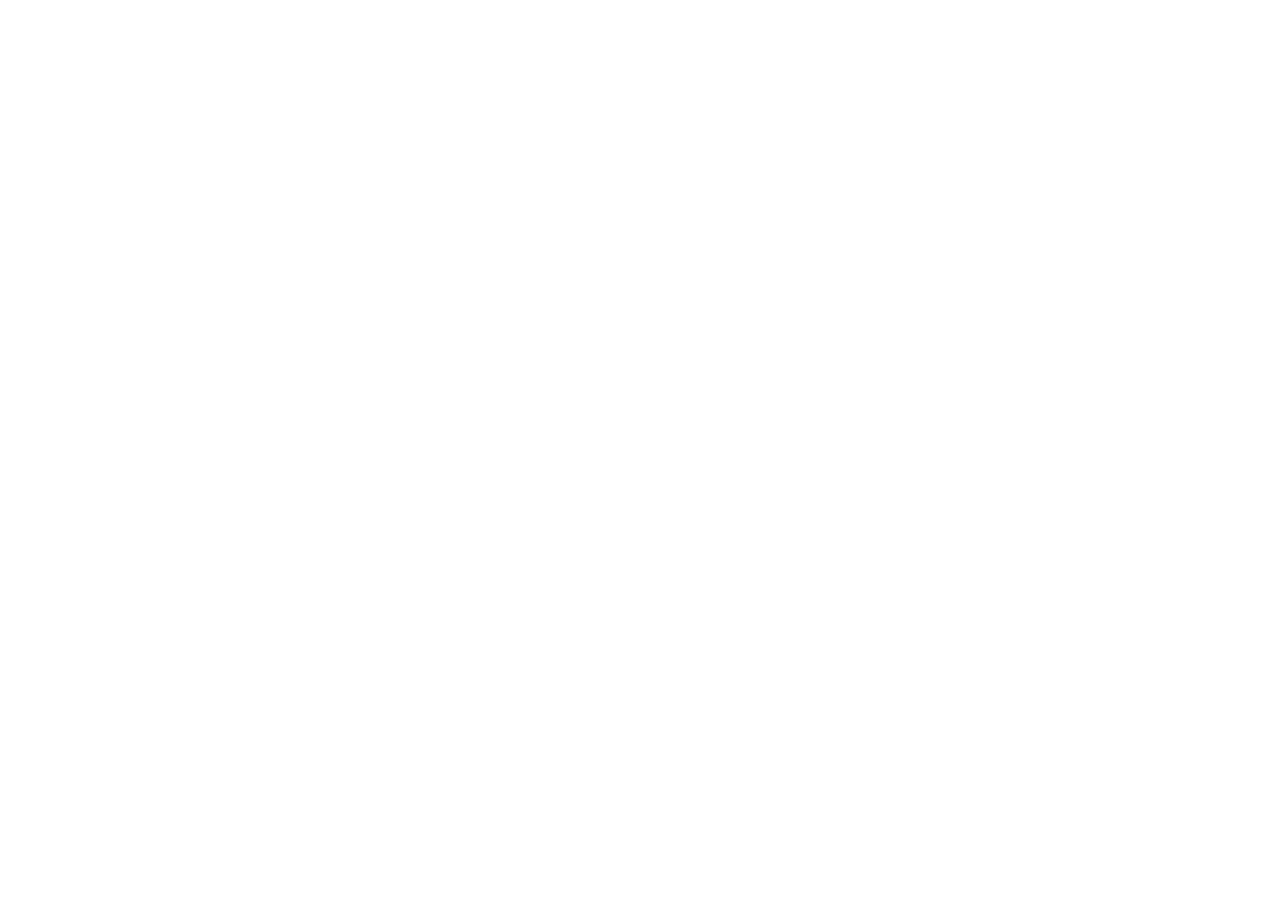
==== index.html @ 79e1bd0c "setup file" ====
<!DOCTYPE html>
<html lang="en">
<head>
    <meta charset="UTF-8">
    <meta http-equiv="X-UA-Compatible" content="IE=edge">
    <meta name="viewport" content="width=device-width, initial-scale=1.0">
    <title>Document</title>
</head>
<body>
    
</body>
</html>
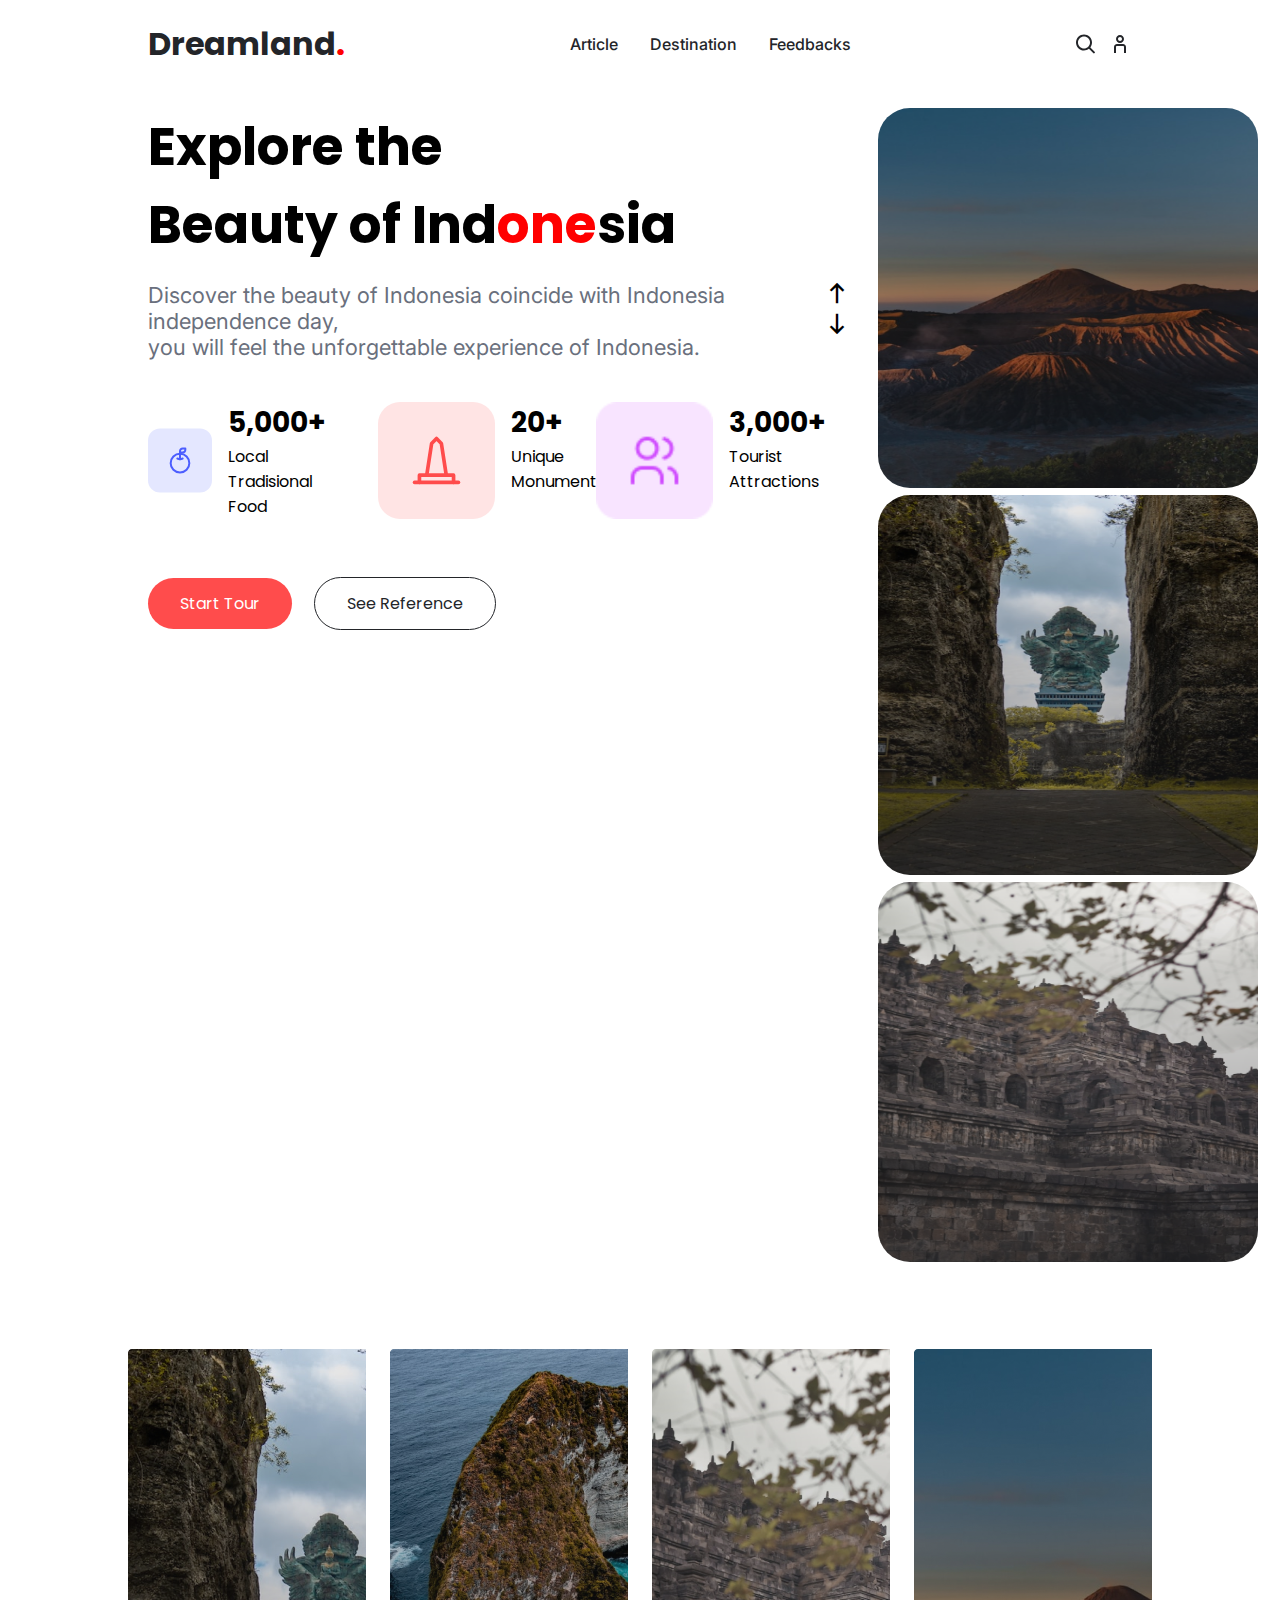
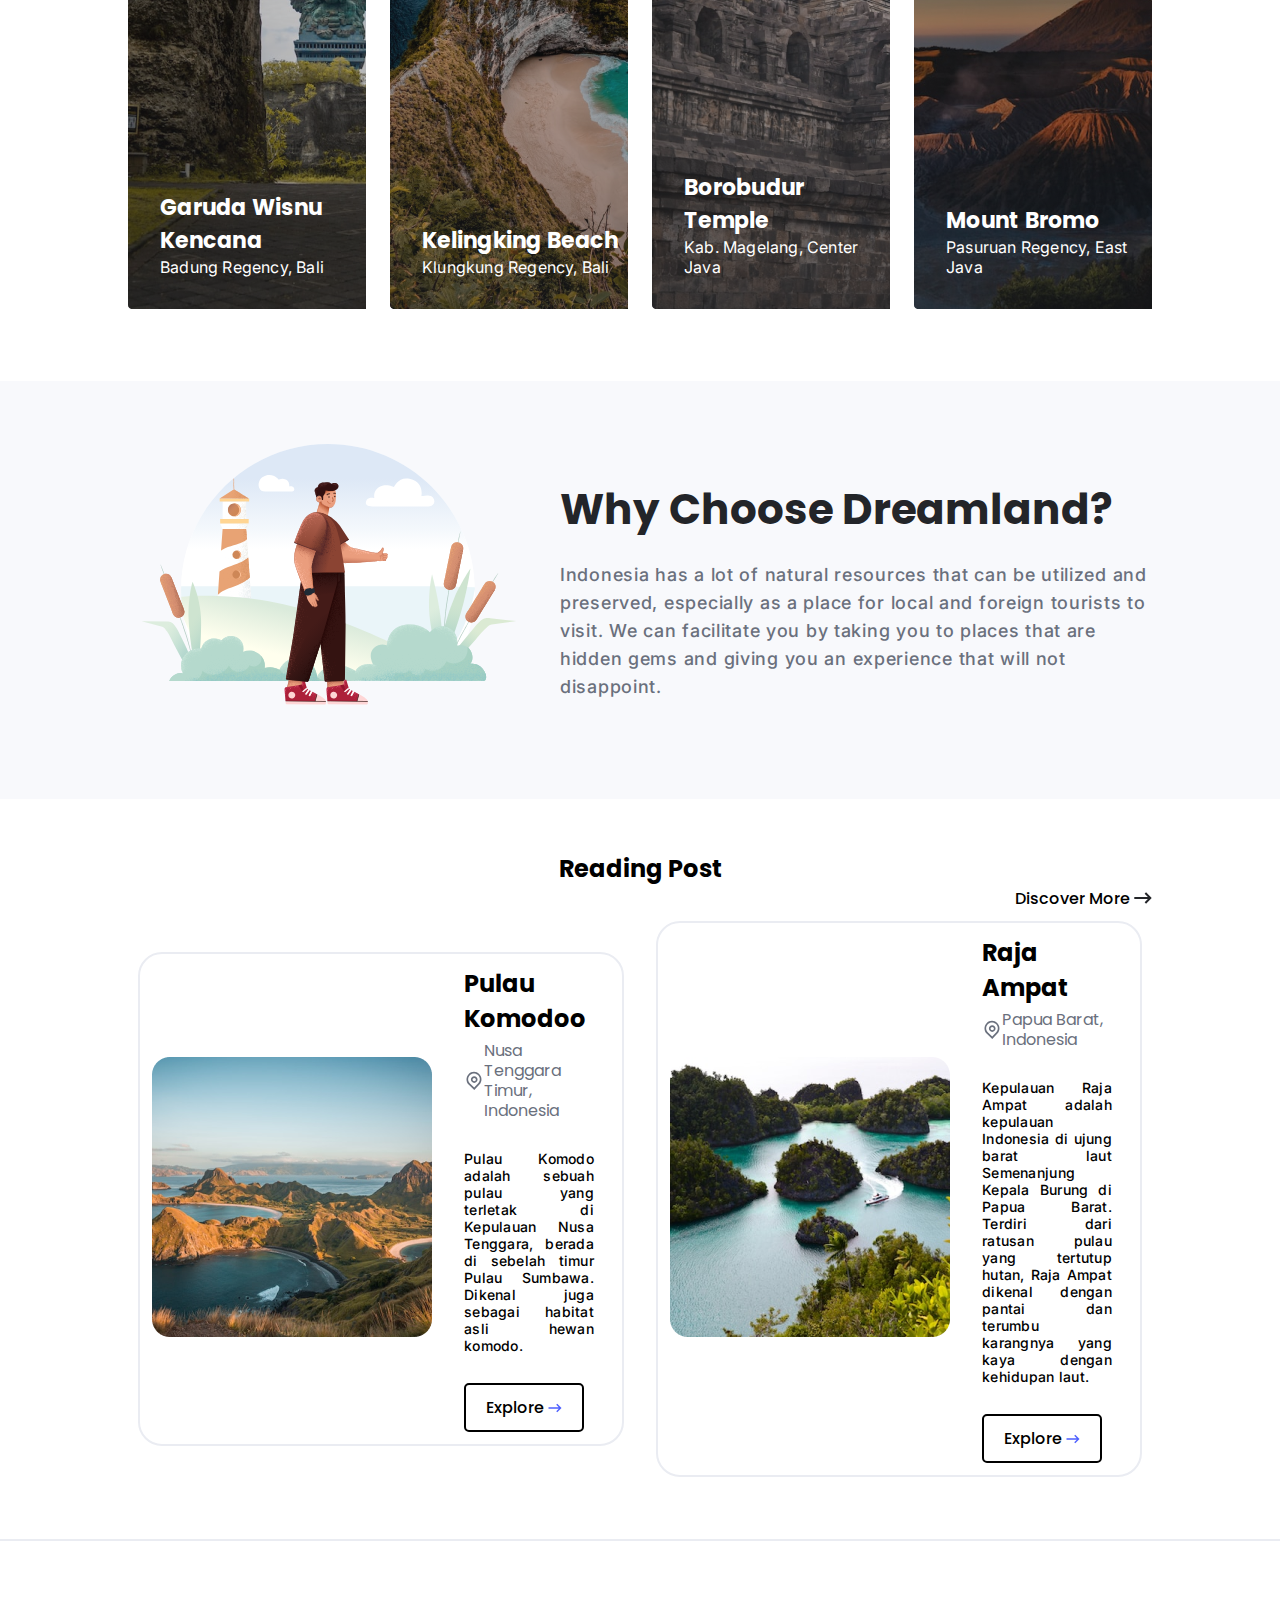
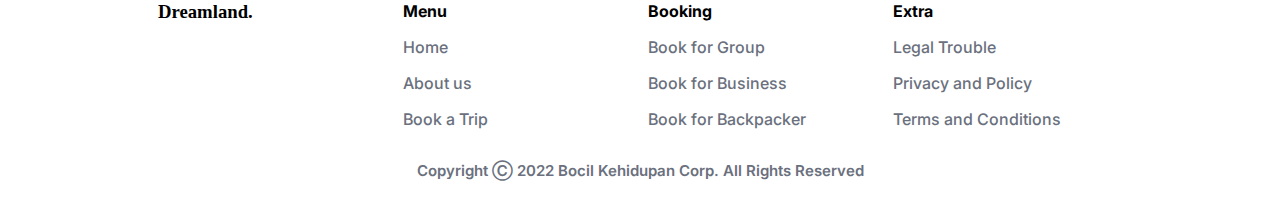
==== commit 16fab414: "deploy" ====
--- a/index.html
+++ b/index.html
@@ -1,12 +1,257 @@
 <!DOCTYPE html>
 <html lang="en">
+
 <head>
     <meta charset="UTF-8">
     <meta http-equiv="X-UA-Compatible" content="IE=edge">
     <meta name="viewport" content="width=device-width, initial-scale=1.0">
     <title>Document</title>
+    <!-- STYLE -->
+    <link rel="stylesheet" href="../style/index.css">
+    <link rel="stylesheet" href="../style/navbar.css">
+    <link rel="stylesheet" href="../style/hero.css">
+    <link rel="stylesheet" href="../style/whychoose.css">
+    <link rel="stylesheet" href="../style/content.css">
+    <link rel="stylesheet" href="../style//readingpost2.css">
+    <link rel="stylesheet" href="../style//footer.css">
+    <link rel="stylesheet" href="https://fonts.googleapis.com/css2?family=Material+Symbols+Outlined:opsz,wght,FILL,GRAD@48,400,0,0" />
+    <!-- STYLE -->
+    <!-- SCRIPT -->
+
+    <!-- SCRIPT -->
 </head>
+
 <body>
-    
+    <div class="Container">
+        <!-- NAVBAR -->
+        <div class="Navbar-Container" id="Navbar-Container">
+            <div class="logo">
+                <a href="/index.html">
+                    <h1>Dreamland<span>.</span></h1>
+                </a>
+            </div>
+            <div class="Navlink">
+                <ul class="NavMenu">
+                    <li class="linkItem"><a href="/public/detail.html">Article</a></li>
+                    <li class="linkItem"><a href="/public/bookPage.html">Destination</a></li>
+                    <li class="linkItem"><a href="#">Feedbacks</a></li>
+                    <li class="linkItem off"><a href="#">Search</a></li>
+                    <li class="linkItem off"><a href="#">Profile</a></li>
+                </ul>
+            </div>
+            <div class="hamburger">
+                <span class="bar"></span>
+                <span class="bar"></span>
+                <span class="bar"></span>
+            </div>
+            <div class="Icon">
+                <img src="../assets/Vector (1).svg" alt="">
+                <img src="../assets/icon_account.svg" alt="">
+            </div>
+        </div>
+        <!-- NAVBAR -->
+        <!-- HERO SECTION -->
+        <div class="Hero-Container">
+            <div class="left">
+                <div class="heading">
+                    <h1>Explore the <br />
+                        Beauty of Ind<span>one</span>sia</h1>
+                </div>
+                <div class="subHeading">
+                    Discover the beauty of Indonesia coincide with Indonesia independence day,<br>
+                    you will feel the unforgettable experience of Indonesia.
+                </div>
+                <div class="iconInfo">
+                    <div class="info"><img src="/assets/monument (1).svg">
+                        <p><span>5,000+</span> <br> Local Tradisional Food</p>
+                    </div>
+                    <div class="info"><img src="/assets/monument.svg">
+                        <p><span>20+</span> <br> Unique Monument</p>
+                    </div>
+                    <div class="info"><img src="/assets/monument (1).png">
+                        <p><span>3,000+</span> <br> Tourist Attractions</p>
+                    </div>
+
+                </div>
+                <div class="tombol">
+                    <a href="#" class="start">Start Tour</a>
+                    <a href="#" class="see">See Reference</a>
+                </div>
+            </div>
+            <div class="right">
+                <div class="arrow">
+                    <button class="material-symbols-outlined" onclick="plusSlides(-1)">north</button><br>
+                    <button class="material-symbols-outlined" onclick="plusSlides(1)">south</button>
+                </div>
+                <div class="slideshow">
+                    
+                    <!-- Full-width images with number and caption text -->
+                    <div class="Slide">
+                        <img src="/assets/Bromo.png" >
+                    </div>
+                    <div class="Slide">
+                        <img src="/assets/GWK.png" >
+                    </div>
+                    <div class="Slide">
+                        <img src="/assets/borobudur.png" >
+                    </div>
+                </div>
+            </div>
+        </div>
+        <!-- HERO SECTION -->
+        <!-- CONTENT -->
+        <div class="content">
+            <div class="card-container">
+                <div class="card" style="background-image: url(/assets/GWK.png);">
+                    <p><b><span class="title-card">Garuda Wisnu Kencana</span></b><br>Badung Regency, Bali</p>
+                </div>
+                <div class="card" style="background-image: url(/assets/Kelingking.png);">
+                    <p><b><span class="title-card">Kelingking Beach</span></b><br>Klungkung Regency, Bali</p>
+                </div>
+                <div class="card" style="background-image: url(/assets/borobudur.png);">
+                    <p><b><span class="title-card">Borobudur Temple</span></b><br>Kab. Magelang, Center Java</p>
+                </div>
+                <div class="card" style="background-image: url(/assets/Bromo.png);">
+                    <p><b><span class="title-card">Mount Bromo</span></b><br>Pasuruan Regency, East Java</p>
+                </div>
+                
+            </div>
+        </div>
+        <!-- CONTENT -->
+        <!-- WHY CHOOSE DREAMLAND -->
+        <div class="whychoose-container">
+            <div class="whychoose-content">
+                <img src="/assets//illu-sapiens1.svg" alt="gambar">
+                <div class="text">
+                    <h1>
+                        Why Choose Dreamland?
+                    </h1>
+                    <p>
+                        Indonesia has a lot of natural resources that can be utilized and preserved, especially as a
+                        place for local and foreign tourists to visit. We can facilitate you by taking you to places
+                        that are hidden gems and giving you an experience that will not disappoint.
+                    </p>
+                </div>
+            </div>
+        </div>
+        <!-- WHY CHOOSE  -->
+        <!-- READINGPOST -->
+        <div class="ReadingPost-Container">
+            <div class="Judul">
+                <h1>Reading Post</h1>
+                <p><a href="detail.html">Discover More</a> <img src="../assets/arrow.svg" alt=""></p>
+            </div>
+            <div class="Card-Container">
+                <div class="cardhiji">
+                    <div class="thumbnail">
+                        <img src="../assets/image_ntt.png" alt="">
+                    </div>
+                    <div class="contentreading">
+                        <div class="title">
+                            <h3>Pulau Komodoo</h3>
+                        </div>
+                        <div class="location">
+                            <img src="../assets/pin 1.svg" alt="">
+                            <p>Nusa Tenggara Timur, Indonesia</p>
+                        </div>
+                        <div class="details">
+                            <p>Pulau Komodo adalah sebuah pulau yang terletak di Kepulauan Nusa Tenggara, berada di sebelah timur Pulau Sumbawa. Dikenal juga sebagai habitat asli hewan komodo.</p>
+                        </div>
+                        <div class="button-cardhiji">
+                            <a href="#">Explore <img src="../assets/Vector (2).png" alt=""></a>
+                        </div>
+                    </div>
+                </div>
+                <div class="cardhiji">
+                    <div class="thumbnail">
+                        <img src="../assets/image_ntt (1).png" alt="">
+                    </div>
+                    <div class="contentreading">
+                        <div class="title">
+                            <h3>Raja Ampat</h3>
+                        </div>
+                        <div class="location">
+                            <img src="../assets/pin 1.svg" alt="">
+                            <p>Papua Barat, Indonesia</p>
+                        </div>
+                        <div class="details">
+                            <p>Kepulauan Raja Ampat adalah kepulauan Indonesia di ujung barat laut Semenanjung Kepala Burung di Papua Barat. Terdiri dari ratusan pulau yang tertutup hutan, Raja Ampat dikenal dengan pantai dan terumbu karangnya yang kaya dengan kehidupan laut.</p>
+                        </div>
+                        <div class="button-cardhiji">
+                            <a href="#">Explore <img src="../assets/Vector (2).png" alt=""></a>
+                        </div>
+                    </div>
+                </div>
+            </div>
+        </div>
+
+
+
+
+
+
+
+
+
+
+
+        <!-- READINGPOST -->
+        <!-- FOOTER -->
+        <div class="Footer-Border">
+            <div class="Footer-Container">
+                <div>
+                    <h3>Dreamland.</h3>
+                </div>
+                <div class='Menu'>
+                    <ul>
+                        <li><a class="bold" href="">Menu</a></li>
+                        <li><a href="">Home</a></li>
+                        <li><a href="">About us</a></li>
+                        <li><a href="">Book a Trip</a></li>
+                    </ul>
+                </div>
+                <div class='Booking'>
+                    <ul>
+                        <li><a class="bold" href="">Booking</a></li>
+                        <li><a href="">Book for Group</a></li>
+                        <li><a href="">Book for Business</a></li>
+                        <li><a href="">Book for Backpacker</a></li>
+                    </ul>
+                </div>
+                <div class='Extra'>
+                    <ul>
+                        <li><a class="bold" href="">Extra</a></li>
+                        <li><a href="">Legal Trouble</a></li>
+                        <li><a href="">Privacy and Policy</a></li>
+                        <li><a href="">Terms and Conditions</a></li>
+                    </ul>
+                </div>
+
+
+
+
+            </div>
+            <div class="Copyright">
+                <h3>Copyright Ⓒ 2022 Bocil Kehidupan Corp. All Rights Reserved</h3>
+            </div>
+        </div>
+<!-- FOOTER -->
+
+
+
+    </div>
+
+
+
+
+
+
+    </div>
+    </div>
+
+    <!-- script -->
+    <script src="./script.js"></script>
+    <!-- script -->
 </body>
+
 </html>--- a/style/index.css
+++ b/style/index.css
@@ -0,0 +1,13 @@
+@import url('https://fonts.googleapis.com/css2?family=Inter:wght@200;300;400;600&family=Poppins:ital,wght@0,200;0,300;0,400;0,500;0,600;0,700;0,800;1,200&display=swap');
+* {
+    margin: 0;
+    padding: 0;
+    box-sizing: border-box;
+    text-decoration: none;
+    /* border: 1px solid black; */
+}
+
+
+.Container {
+    width: 100%;
+}--- a/style/navbar.css
+++ b/style/navbar.css
@@ -0,0 +1,171 @@
+.Navbar-Container {
+    width: 100%;
+    margin: 0 auto;
+    display: flex;
+    justify-content: space-between;
+    align-items: center;
+    padding: 32px;
+}
+
+.Navbar-Container ul li a {
+    color: #232529;
+    font-family: 'Inter', sans-serif;
+    font-weight: 500;
+}
+
+.Navbar-Container ul li a,
+.Navbar-Container ul li a:after,
+.Navbar-Container ul li a:before {
+  transition: all .5s;
+}
+.Navbar-Container ul li a:hover {
+  color: #555;
+}
+.Navbar-Container ul li a {
+  position: relative;
+}
+.Navbar-Container ul li a:after{
+  position: absolute;
+  bottom: -10px;
+  left: 0;
+  right: 0;
+  margin: auto;
+  width: 0%;
+  content: '.';
+  color: transparent;
+  background: red;
+  height: 2.3px;
+}
+.Navbar-Container ul li a:hover:after {
+  width: 100%;
+}
+
+
+.Navbar-Container ul {
+    list-style-type: none;
+    display: flex;
+    gap: 2rem;
+
+}
+
+.Navbar-Container .Icon {
+    display: flex;
+    gap: 0.8rem;
+}
+
+.hamburger {
+    display: none;
+    cursor: pointer;
+}
+
+.bar {
+    display: block;
+    width: 25px;
+    height: 3px;
+    margin: 5px auto;
+    background-color: black;
+    -webkit-transition: all 0.3s ease-in-out;
+    transition: all 0.3s ease-in-out;
+}
+
+
+.logo h1 {
+    font-family: 'Poppins', sans-serif;
+    font-weight: 700;
+    color: #232529;
+}
+.logo h1 span {
+    color: red;
+}
+
+.off {
+    display: none;
+}
+.linkItem {
+    font-size:16px;
+}
+
+
+
+
+
+
+
+
+
+
+
+
+
+
+
+
+
+
+
+
+@media (min-width: 1200px) {
+    .Navbar-Container {
+        width: 80%;
+        margin: 0 auto;
+        display: flex;
+        justify-content: space-between;
+        align-items: center;
+        padding: 20px;
+        
+
+    }
+}
+
+@media (min-width: 992px) {
+
+
+}
+
+@media (max-width: 768px) {
+    .Icon {
+        display: none !important;
+    }
+    .Navbar-Container {
+        width: 100%;
+        z-index: 1000;
+    }
+    .hamburger {
+        display: block;
+    }
+    .hamburger.active .bar:nth-child(2){
+        opacity: 0;
+    }
+    .hamburger.active .bar:nth-child(1){
+        transform: translateY(8px) rotate(45deg);
+    }
+    .hamburger.active .bar:nth-child(3){
+        transform: translateY(-8px) rotate(-45deg);
+    }
+    .NavMenu {
+        position: fixed;
+        left: -100%;
+        top: 70px;
+        flex-direction: column;
+        gap: 0;
+        background-color: white;
+        width: 100%;
+        text-align: center;
+        transition: 0.3s;
+        padding-top: 50px;
+
+    }
+    
+    .linkItem {
+        margin: 20px 0;
+        display: block;
+    }
+    
+    .NavMenu.active {
+        left: 0;
+        
+    }
+    
+}
+
+@media (min-width: 480px) {}--- a/style/hero.css
+++ b/style/hero.css
@@ -0,0 +1,124 @@
+.Hero-Container {
+    width: 100%;
+    padding: 20px;
+    display: flex;
+    justify-content:space-between;
+    flex-direction: column;
+    font-family: 'Poppins', sans-serif;
+}
+.heading{
+    margin-bottom: 18px;
+}
+.Hero-Container h1 {
+    font-weight: 700;
+    font-size: 52px;
+}
+.Hero-Container h1 span {
+    color: red;
+}
+.subHeading {
+    font-size : 22px;
+    font-family: 'Inter', sans-serif;
+    color: #6A707D;
+    margin-bottom:42px;
+}
+.iconInfo{
+    display: flex;
+    margin-bottom: 72px;
+}
+.info{
+    display: flex;
+    margin-right: 52px;
+}
+.info p{
+    margin-left:16px;
+}
+.info span{
+    font-weight:700;
+    font-size:28px;
+}
+.right{
+    display: flex;   
+}
+
+.arrow {
+    padding:40% 0;
+    margin-right: 29px;
+}
+.arrow button{
+    background-color: transparent;
+    border: none;
+    font-weight: 500;
+    cursor: pointer;
+}
+
+.start{
+    color: #fff;
+    background-color: #FF4C4C;
+    padding: 14px 32px;
+    border-radius: 32px;
+}
+.see{
+    color: #232529;
+    border:1px solid #232529;
+    padding: 14px 32px;
+    border-radius: 32px;
+    margin-left: 18px;
+}
+.tombol{
+    margin-bottom: 60px;
+}
+.Slide img{
+    border-radius: 32px;
+    height: 380px; 
+    width: 380px;
+
+}
+
+@media (min-width: 768px) {
+    .Hero-Container {
+        width: 80%;
+        margin: 0 auto;
+        flex-direction: row;
+    }
+
+}
+@media (max-width: 768px) {
+    
+    .Hero-Container {
+        width: 100%;
+        margin: 0;
+        flex-direction: column;
+    }
+    .heading h1{
+        font-size:26px;
+    }
+    .subHeading{
+        font-size:16px;
+    }
+    .iconInfo{
+        flex-direction:column;
+    }
+    .info{
+        margin-right:0;
+        margin-bottom:16px;
+    }
+    .tombol{
+        margin:0;
+        margin-left: 10px;
+        display:flex;
+        flex-direction:column;
+        text-align: center;
+        
+    }
+    .start{
+        margin-bottom: 16px;
+    }
+    .see{
+        margin-left: 0%;
+    }
+    .right{
+        display: none;
+    }
+    
+}--- a/style/whychoose.css
+++ b/style/whychoose.css
@@ -0,0 +1,71 @@
+.whychoose-container {
+    padding: 32px 0;
+    width: 100%;
+    background-color: #F8F9FC;
+}
+
+.whychoose-content {
+    width: 80%;
+    margin: 0 auto;
+    display: flex;
+    gap: 2rem;
+    flex-direction: column;
+    justify-content: center;
+    align-items: center;
+}
+
+.whychoose-content .text {
+    display: flex;
+    flex-direction: column;
+    max-width: 800px;
+}
+
+.whychoose-content .text h1 {
+    color: #232529;
+    font-family: 'Poppins', sans-serif;
+    font-weight: 700;
+    font-size: 42px;
+    margin-bottom: 20px;
+}
+
+.whychoose-content .text p {
+    font-family: 'Inter', sans-serif;
+    font-size: 18px;
+    font-weight: 500;
+    letter-spacing: 0.04em;
+    line-height: 28px;
+    font-weight: 500;
+    color: #6A707D;
+}
+
+.whychoose-content img {
+    width: 400px;
+}
+
+
+
+
+
+
+@media (min-width: 768px) {
+    .whychoose-content {
+        display: flex;
+        flex-direction: row;
+        justify-content: center;
+        align-items: center;
+    }
+    
+
+
+}
+@media (max-width: 768px) {
+    .whychoose-content .text h1 {
+        font-size: 20px;
+    }
+    .whychoose-content .text p {
+        font-size: 14px;
+    }
+    
+
+
+}--- a/style/content.css
+++ b/style/content.css
@@ -0,0 +1,52 @@
+.content {
+    width: 100%;       
+    margin-top: 60px;
+}
+.card-container{
+    width: 80%;
+    margin: 0 auto;
+    display: flex;
+    gap: 1.5rem;
+    
+}
+.card{
+    display: flex;
+    flex-direction: column;
+    justify-content: flex-end;
+    width: 400px;
+    height: 560px;
+    margin-bottom: 72px;
+}
+
+.card p{
+    letter-spacing: 0.0125em;
+    color: #fff;
+    margin-bottom: 32px;
+    margin-left: 32px;
+    font-family: "Inter", sans-serif;
+}
+
+.title-card {
+    letter-spacing: 0.0125em;
+    font-family: "Poppins", sans-serif;
+    font-size: 22px;
+    margin-bottom: 12px;
+}
+
+
+@media (max-width: 768px){
+    
+    .card-container{
+        display: flex;
+        flex-direction: column;
+        align-items: center;
+    }
+    .card{
+        width: 350px;
+        height: 480px;
+    }
+    
+}
+
+
+
--- a/style/readingpost2.css
+++ b/style/readingpost2.css
@@ -0,0 +1,146 @@
+.ReadingPost-Container {
+    width: 100%;
+    padding: 52px 0;
+}
+.Judul {
+    width: 80%;
+    margin: 0 auto;
+}
+.Judul h1 {
+    text-align: center;
+    font-family: 'Poppins', sans-serif;
+    font-weight: 700;
+    font-size: 24px;
+}
+
+.Judul p {
+    text-align: end;
+    font-family: 'Poppins', sans-serif;
+    font-weight: 500;
+}
+
+.Judul a {
+    color: black;
+}
+
+.Card-Container {
+    width: 80%;
+    display: grid;
+    gap: 2rem;
+    margin: 0 auto;
+    border-radius: 24px;
+    padding: 10px;
+    align-items: center;
+    justify-content: center;
+}
+
+.Card-Container .cardhiji {
+    display: flex;
+    gap: 1rem;
+    align-items: center;
+    border: 2px solid #EAECF2;
+    border-radius: 24px;
+    padding: 12px;
+
+}
+.Card-Container{
+    display: flex;
+}
+
+.thumbnail img {
+    width: 280px;
+    height: 280px;
+}
+
+.Card-Container .location {
+    display: flex;
+}
+
+.button-cardhiji {
+    width: 120px;
+    padding: 10px 20px;
+    border: 2px solid black;
+    border-radius: 5px;
+}
+
+.button-cardhiji a {
+    color: black;
+    font-family: 'Poppins', sans-serif;
+    font-weight: 500;
+} 
+
+.contentreading .title h3{
+    font-family: 'Poppins' sans-serif;
+    font-weight: 700;
+    font-size: 24px !important;
+}
+
+.contentreading .location p {
+    font-family: 'Poppins', sans-serif;
+    font-size: 16px;
+    line-height: 20px;
+    font-weight: 400;
+    color: #6A707D;
+}
+
+.details p {
+    text-align: justify;
+}
+.contentreading {
+    margin-left: 16px;
+    margin-right: 16px;
+    display: flex;
+    flex-direction: column;
+    gap: 5px;
+    max-width: 500px;
+}
+
+.contentreading .details p {
+    margin: 24px 0;
+    font-family: 'Inter', sans-serif;
+    font-weight: 500;
+    font-size: 14px;
+    letter-spacing: 0.02em;
+}
+
+
+    
+
+
+
+
+
+
+
+
+
+
+
+
+
+
+
+
+.Card-Container .title h3 {
+    font-family: 'Poppins', sans-serif;
+    font-weight: 700;
+    font-size: 32px;
+}
+
+
+@media (max-width: 768px) {
+    .cardhiji{
+        display: flex;
+        flex-direction: column;
+    }
+    .cardhiji .thumbnail img{
+        width: 100%;
+    }
+    .Card-Container{
+        display: block;
+    }
+    .details p {
+        text-align: justify;
+    }
+    
+}--- a/style/footer.css
+++ b/style/footer.css
@@ -0,0 +1,55 @@
+.Footer-Border {
+    border-top: 2px solid #EAECF2;
+    padding-bottom: 36px;
+}
+
+.Footer-Container {
+    width: 80%;
+    margin: 0 auto;
+    padding: 32px 30px;
+    padding-top: 60px;
+    display: grid;
+    gap: 1rem;
+    grid-template-columns: repeat(2, minmax(0, 1fr));
+}
+
+.Copyright h3{
+    font-family: 'Inter', sans-serif;
+    color: #6A707D;
+    font-weight: 600;
+    text-align: center;
+    font-size: 15px;
+}
+
+.Footer-Container ul {
+    list-style-type: none;
+    display: flex;
+    flex-direction: column;
+    gap: 1rem;
+}
+
+.Footer-Container ul li .bold {
+   font-weight: bolder;
+   color: black;
+}
+
+.Footer-Container ul li a {
+    color: #6A707D;
+    font-family: 'Inter', sans-serif;
+    font-weight: 500;
+}
+
+
+
+
+@media (min-width: 950px) {
+    .Footer-Container {
+        grid-template-columns: repeat(4, minmax(0, 1fr));
+    }
+}
+
+@media (max-width: 768px) {
+    .Footer-Container ul {
+        margin-bottom: 30px;
+    }
+}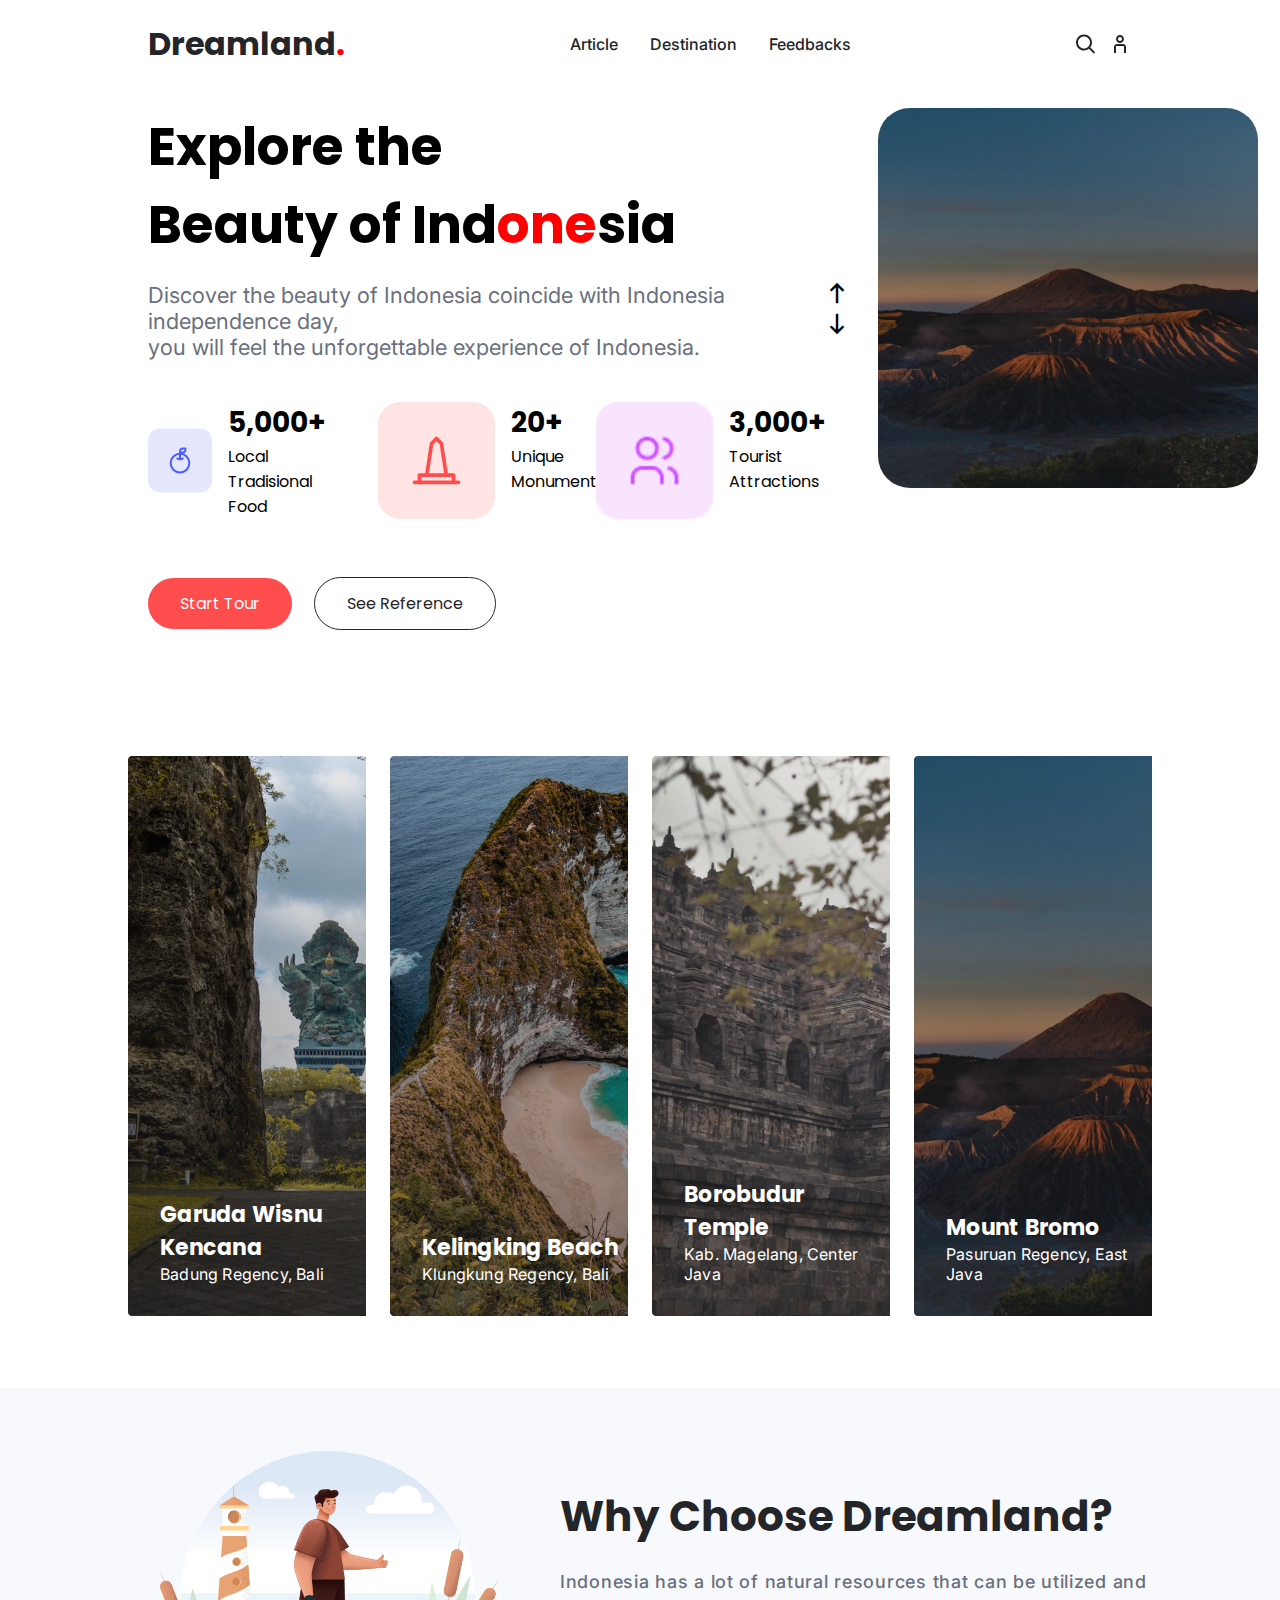
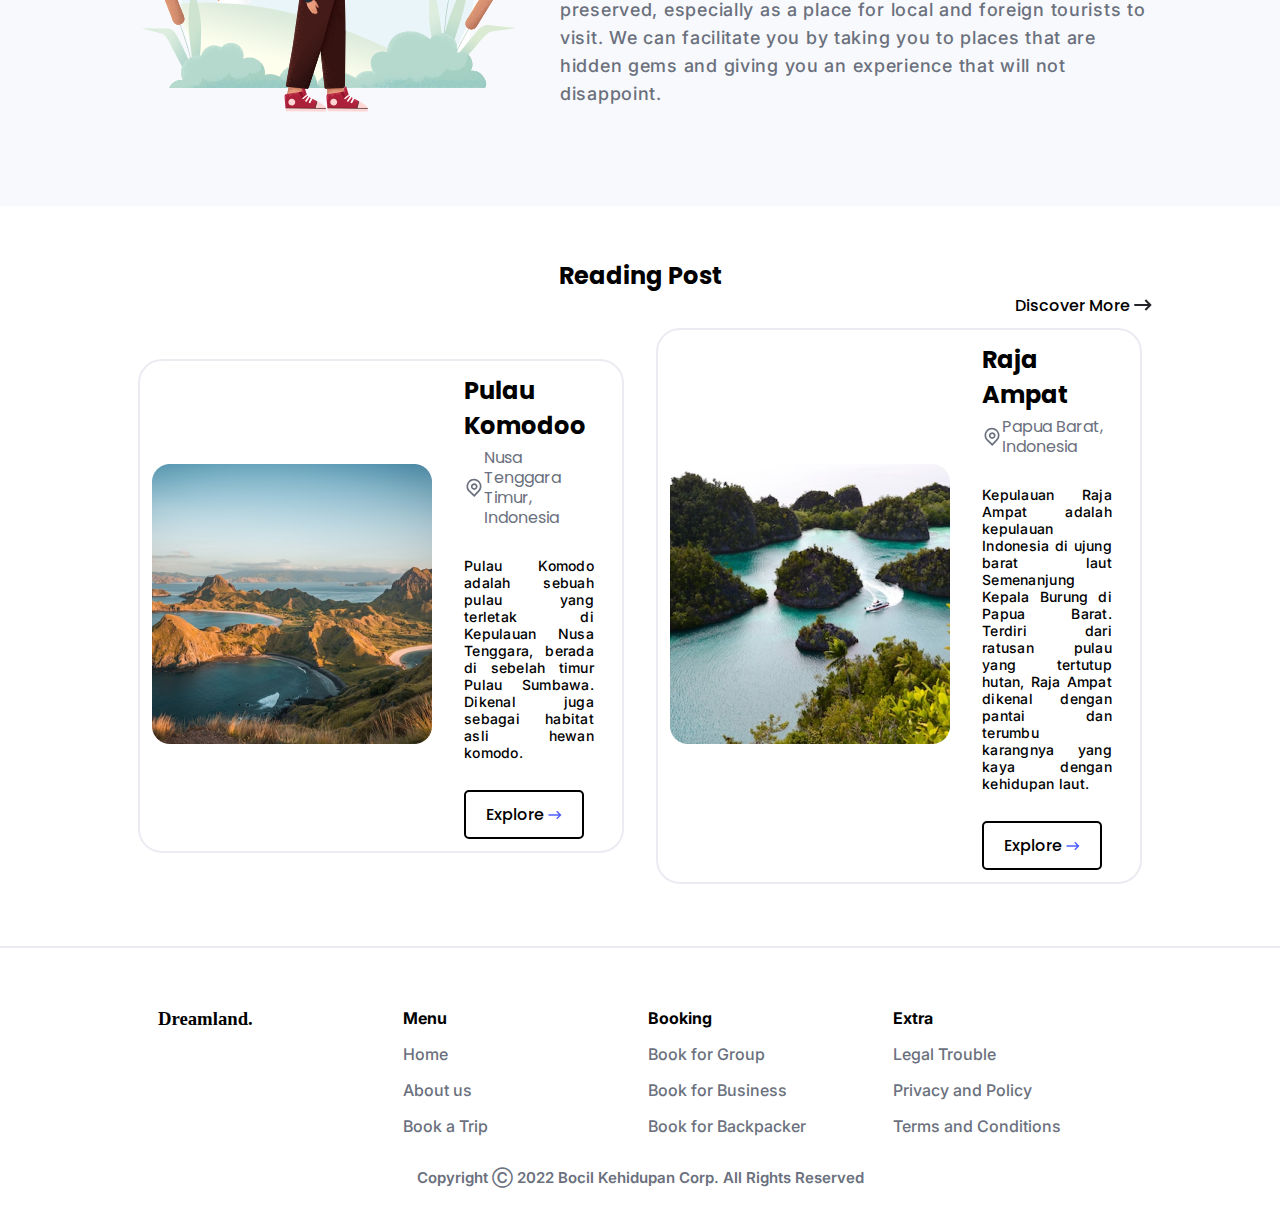
==== commit 874fc097: "beress" ====
--- a/index.html
+++ b/index.html
@@ -250,7 +250,7 @@
     </div>
 
     <!-- script -->
-    <script src="./script.js"></script>
+    <script src="public/script.js"></script>
     <!-- script -->
 </body>
 
